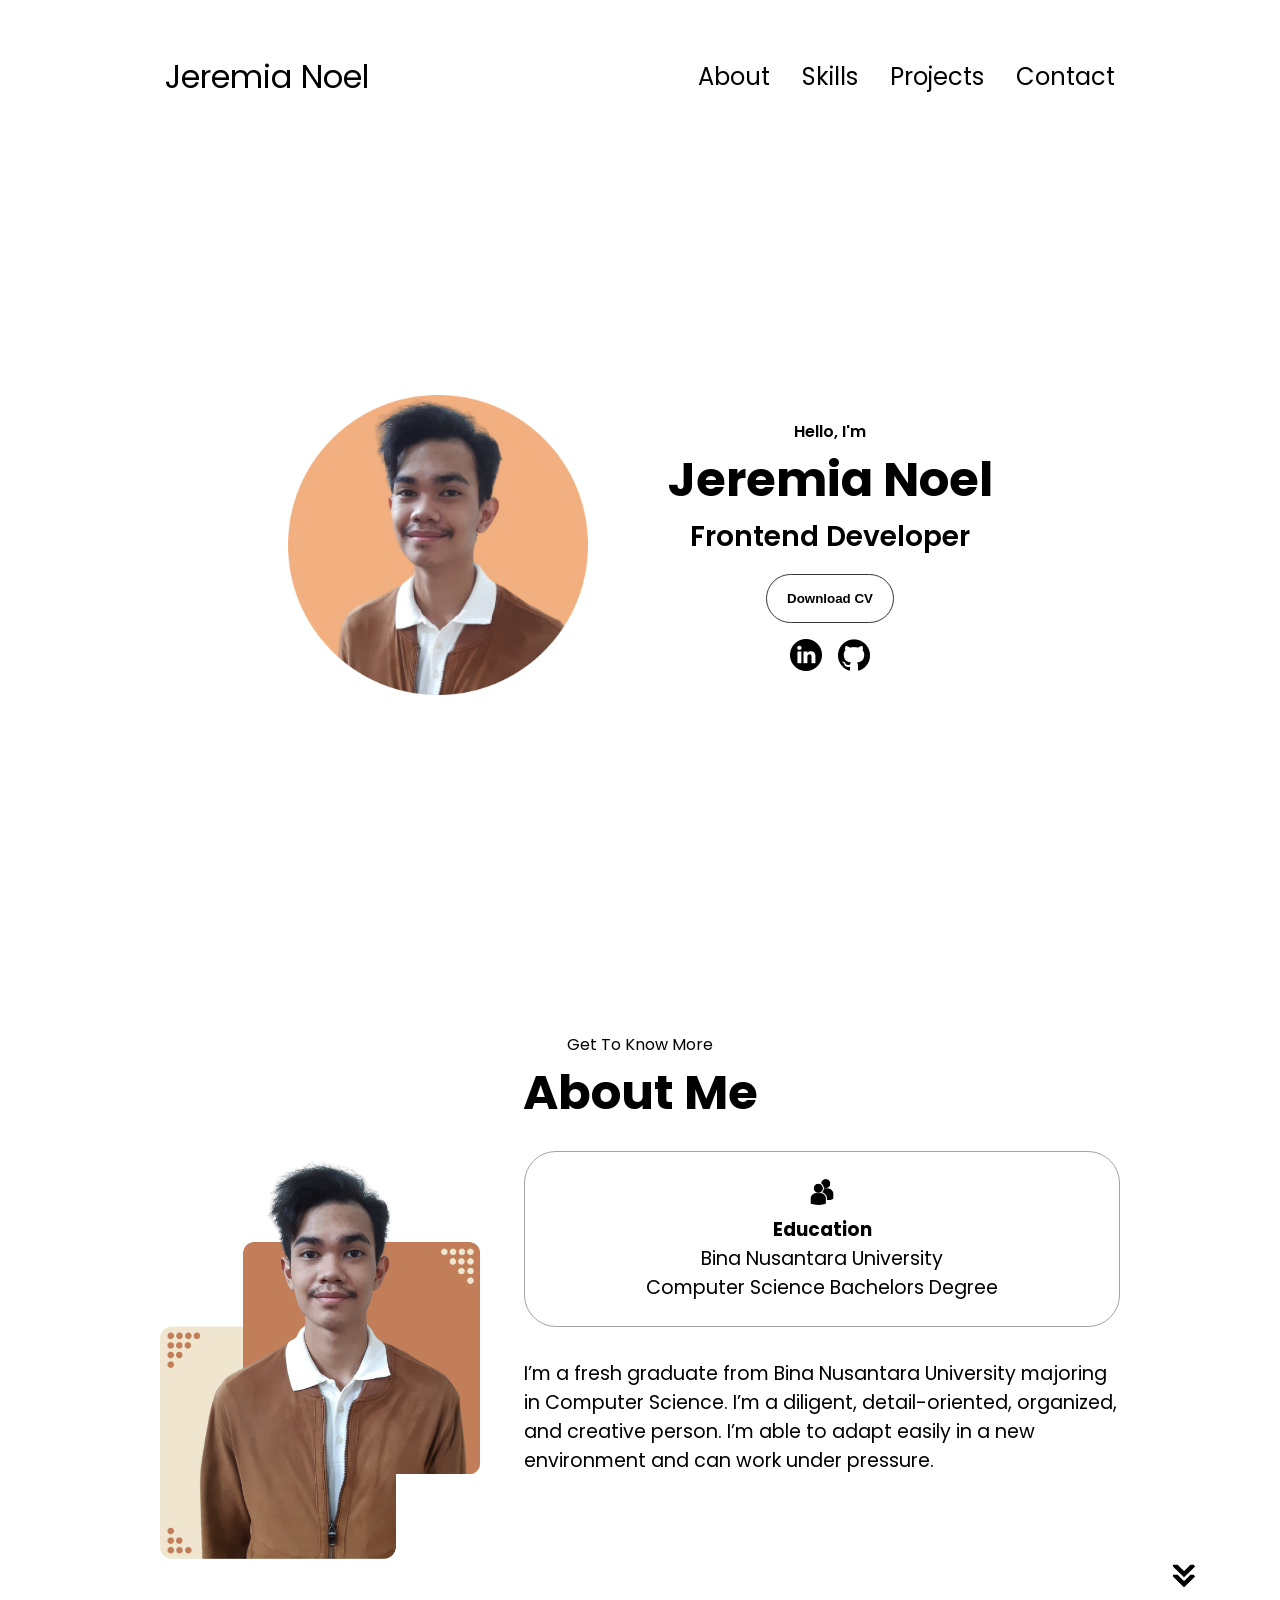
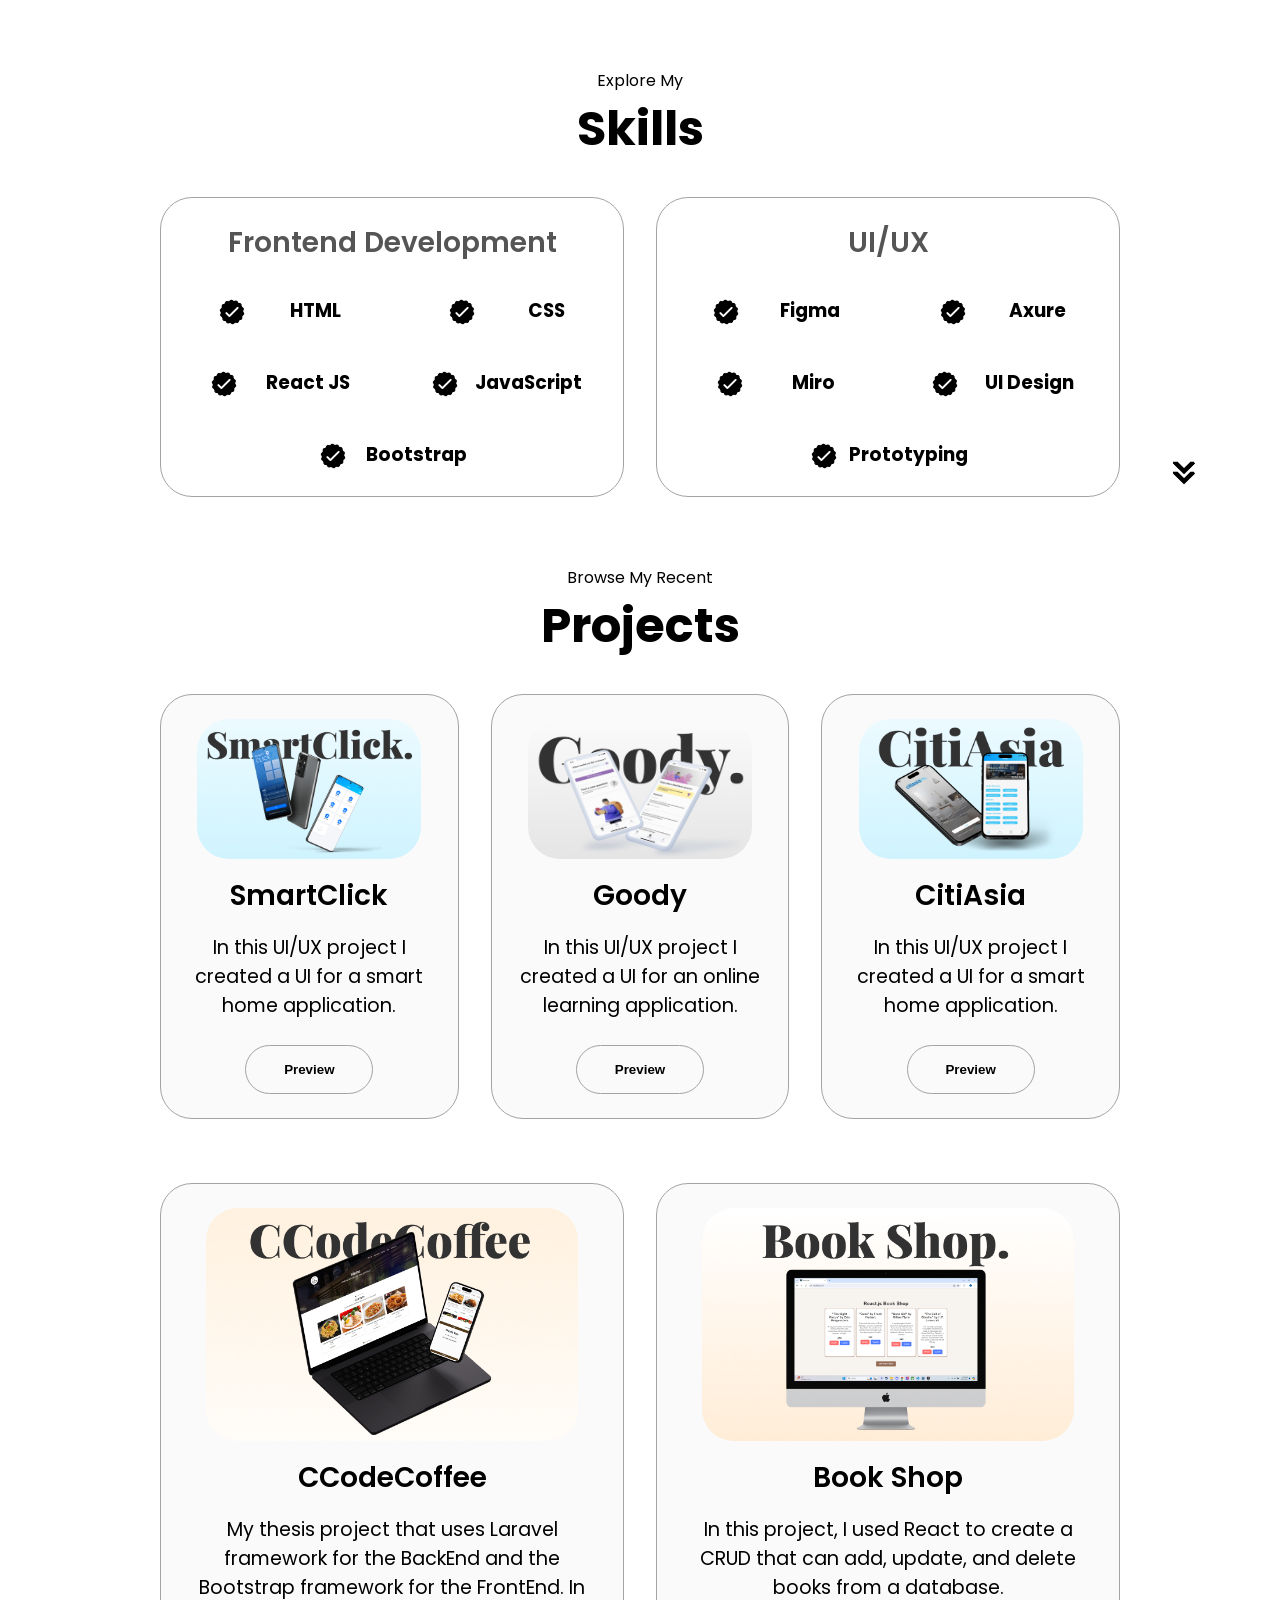
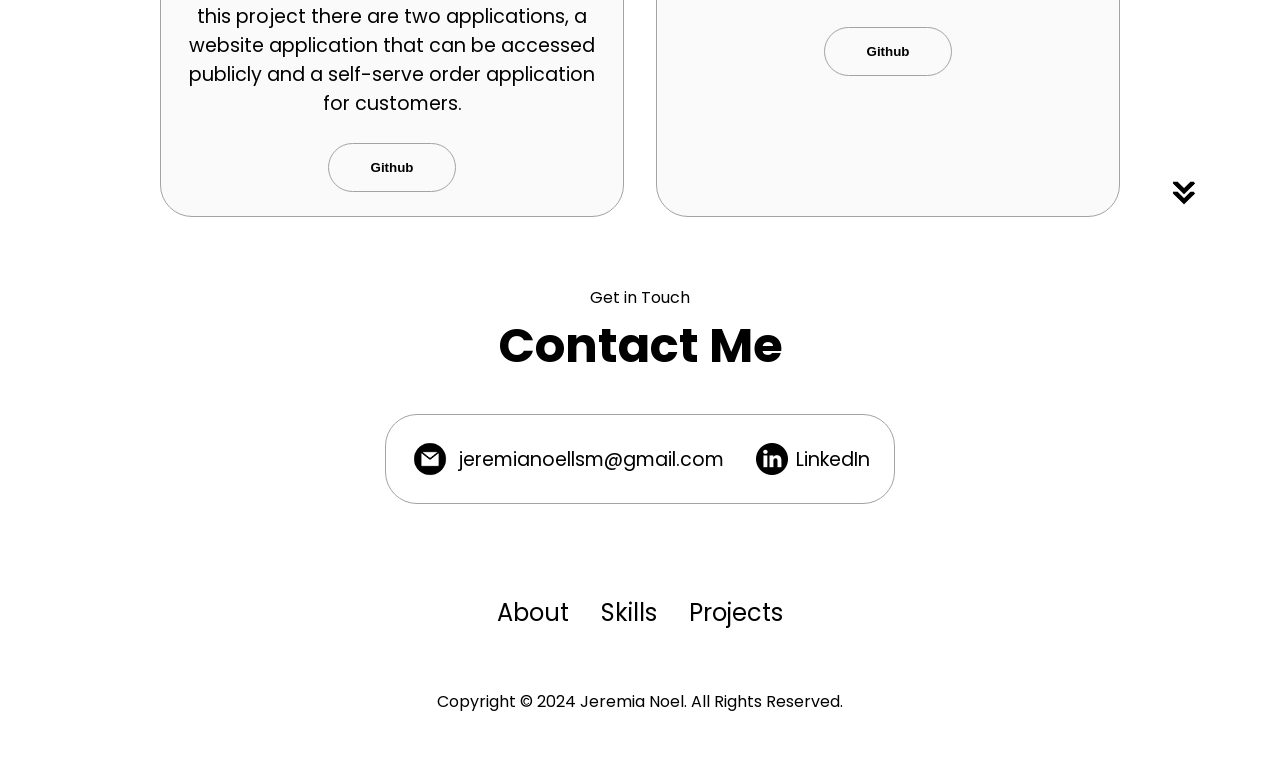
==== index.html @ ae1fd6dc "Add files via upload" ====
<!DOCTYPE html>
<html lang="en">
  <head>
    <meta charset="UTF-8" />
    <meta http-equiv="X-UA-Compatible" content="IE=edge" />
    <meta name="viewport" content="width=device-width, initial-scale=1.0" />
    <title>Portfolio</title>
    <link rel="stylesheet" href="style.css" />
    <link rel="stylesheet" href="mediaqueries.css" />
  </head>
  <body>
    <nav id="desktop-nav">
      <div class="logo">Jeremia Noel</div>
      <div>
        <ul class="nav-links">
          <li><a href="#about">About</a></li>
          <li><a href="#experience">Skills</a></li>
          <li><a href="#projects">Projects</a></li>
          <li><a href="#contact">Contact</a></li>
        </ul>
      </div>
    </nav>
    <nav id="hamburger-nav">
      <div class="logo">Jeremia Noel</div>
      <div class="hamburger-menu">
        <div class="hamburger-icon" onclick="toggleMenu()">
          <span></span>
          <span></span>
          <span></span>
        </div>
        <div class="menu-links">
          <li><a href="#about" onclick="toggleMenu()">About</a></li>
          <li><a href="#experience" onclick="toggleMenu()">Experience</a></li>
          <li><a href="#projects" onclick="toggleMenu()">Projects</a></li>
          <li><a href="#contact" onclick="toggleMenu()">Contact</a></li>
        </div>
      </div>
    </nav>
    <section id="profile">
      <div class="section__pic-container">
        <img src="./assets/pfp.png" alt="Jeremia Noel profile picture" />
      </div>
      <div class="section__text">
        <p class="section__text__p1">Hello, I'm</p>
        <h1 class="title">Jeremia Noel</h1>
        <p class="section__text__p2">Frontend Developer</p>
        <div class="btn-container">
          <button
            class="btn btn-color-2"
            onclick="window.open('./assets/CV Jeremia Noel.pdf')"
          >
            Download CV
          </button>
        </div>
        <div id="socials-container">
          <img
            src="./assets/linkedin.png"
            alt="My LinkedIn profile"
            class="icon"
            onclick="window.open('https://www.linkedin.com/in/jeremianoel/')"
          />
          <img
            src="./assets/github.png"
            alt="My Github profile"
            class="icon"
            onclick="window.open('https://github.com/jeremianoel')"
          />
        </div>
      </div>
    </section>
    <section id="about">
      <div class="adasd">
      <p class="section__text__p1">Get To Know More</p>
      <h1 class="title">About Me</h1>
      <div class="section-container">
        <div class="section__pic-container">
          <img
            src="./assets/pfp2.png"
            alt="Profile picture"
            class="about-pic"
          />
        </div>
        <div class="about-details-container">
          <div class="about-containers">
            <div class="details-container">
              <img
                src="./assets/education.png"
                alt="Education icon"
                class="icon"
              />
              <h3>Education</h3>
              <p class="educationexp">Bina Nusantara University<br />Computer Science Bachelors Degree</p>
            </div>
          </div>
          <div class="text-container">
            <p class="aboutme">
              I’m a fresh graduate from Bina Nusantara University majoring in Computer Science. 
              I’m a diligent, detail-oriented, organized, and creative person. I’m able to adapt 
              easily in a new environment and can work under pressure.
            </p>
          </div>
        </div>
      </div>
      <img
        src="./assets/arrow.png"
        alt="Arrow icon"
        class="icon arrow"
        onclick="location.href='./#experience'"
      />
    </div>
    </section>
    <section id="experience">
      <p class="section__text__p1">Explore My</p>
      <h1 class="title">Skills</h1>
      <div class="experience-details-container">
        <div class="about-containers">
          <div class="details-container">
            <h2 class="experience-sub-title">Frontend Development</h2>
            <div class="article-container">
              <article>
                <img
                  src="./assets/checkmark.png"
                  alt="Experience icon"
                  class="icon"
                />
                <div>
                  <h3>HTML</h3>
                </div>
              </article>
              <article>
                <img
                  src="./assets/checkmark.png"
                  alt="Experience icon"
                  class="icon"
                />
                <div>
                  <h3>CSS</h3>
                </div>
              </article>
              <article>
                <img
                  src="./assets/checkmark.png"
                  alt="Experience icon"
                  class="icon"
                />
                <div>
                  <h3>React JS</h3>
                </div>
              </article>
              <article>
                <img
                  src="./assets/checkmark.png"
                  alt="Experience icon"
                  class="icon"
                />
                <div>
                  <h3>JavaScript</h3>
                </div>
              </article>
              <article>
                <img
                  src="./assets/checkmark.png"
                  alt="Experience icon"
                  class="icon"
                />
                <div>
                  <h3>Bootstrap</h3>
                </div>
              </article>
            </div>
          </div>
          <div class="details-container">
            <h2 class="experience-sub-title">UI/UX</h2>
            <div class="article-container">
              <article>
                <img
                  src="./assets/checkmark.png"
                  alt="Experience icon"
                  class="icon"
                />
                <div>
                  <h3>Figma</h3>
                </div>
              </article>
              <article>
                <img
                  src="./assets/checkmark.png"
                  alt="Experience icon"
                  class="icon"
                />
                <div>
                  <h3>Axure</h3>
                </div>
              </article>
              <article>
                <img
                  src="./assets/checkmark.png"
                  alt="Experience icon"
                  class="icon"
                />
                <div>
                  <h3>Miro</h3>
                </div>
              </article>
              <article>
                <img
                  src="./assets/checkmark.png"
                  alt="Experience icon"
                  class="icon"
                />
                <div>
                  <h3>UI Design</h3>
                </div>
              </article>
              <article>
                <img
                  src="./assets/checkmark.png"
                  alt="Experience icon"
                  class="icon"
                />
                <div>
                  <h3>Prototyping</h3>
                </div>
              </article>
            </div>
          </div>
        </div>
      </div>
      <img
        src="./assets/arrow.png"
        alt="Arrow icon"
        class="icon arrow"
        onclick="location.href='./#projects'"
      />
    </section>
    <section id="projects">
      <p class="section__text__p1">Browse My Recent</p>
      <h1 class="title">Projects</h1>
      <div class="experience-details-container">
        <div class="about-containers">
          <div class="details-container color-container">
            <div class="article-container">
              <img
                src="./assets/smartclick.png"
                alt="Project 1"
                class="project-img"
              />
            </div>
            <h2 class="experience-sub-title project-title">SmartClick</h2>
            <p class="aboutme">In this UI/UX project I created a UI for a smart 
              home application.
            </p>
            <div class="btn-container">
              <button
                class="btn btn-color-2 project-btn"
                onclick="window.open('https://www.figma.com/proto/XkqRIyZIF0ahDeTpDg2zUN/Smart-Click-APP?page-id=0%3A1&node-id=325-560&viewport=-1806%2C-443%2C0.34&t=L6jg4X3u3oIf1WuP-1&scaling=scale-down&content-scaling=fixed&starting-point-node-id=325%3A560&show-proto-sidebar=1')"
              >
                Preview
              </button>
            </div>
          </div>
          <div class="details-container color-container">
            <div class="article-container">
              <img
                src="./assets/goody.png"
                alt="Project 2"
                class="project-img"
              />
            </div>
            <h2 class="experience-sub-title project-title">Goody</h2>
            <p class="aboutme">In this UI/UX project I created a UI for an online learning application.
            </p>
            <div class="btn-container">
              <button
                class="btn btn-color-2 project-btn"
                onclick="window.open('https://www.figma.com/proto/FwN3E8tcuQqJGRpvcPGd9K/goody?page-id=0%3A1&node-id=8-525&viewport=131%2C242%2C0.12&t=joIYiclN0fze85mo-1&scaling=scale-down&content-scaling=fixed&starting-point-node-id=8%3A525&show-proto-sidebar=1')"
              >
              Preview
              </button>
            </div>
          </div>
          <div class="details-container color-container">
            <div class="article-container">
              <img
                src="./assets/citiasia.png"
                alt="Project 3"
                class="project-img"
              />
            </div>
            <h2 class="experience-sub-title project-title">CitiAsia</h2>
            <p class="aboutme">In this UI/UX project I created a UI for a smart 
              home application.
            </p>
            <div class="btn-container">
              <button
                class="btn btn-color-2 project-btn"
                onclick="window.open('https://www.figma.com/proto/GoTnfM5Icc09RchEgYp0kD/Citiasia-team-library?page-id=0%3A1&node-id=414-1460&viewport=-252%2C12%2C0.12&t=eDUS8BiGIUlL9Hkg-1&scaling=scale-down&content-scaling=fixed&starting-point-node-id=420%3A156')"
              >
              Preview
              </button>
            </div>
          </div>
        </div>
      </div>
      <div class="experience-details-container">
        <div class="about-containers">
          <div class="details-container color-container">
            <div class="article-container">
              <img
                src="./assets/ccode1.png"
                alt="Project 1"
                class="project-img"
              />
            </div>
            <h2 class="experience-sub-title project-title">CCodeCoffee</h2>
            <p class="aboutme">My thesis project that uses Laravel framework 
              for the BackEnd and the Bootstrap framework for the FrontEnd. 
              In this project there are two applications, a website application 
              that can be accessed publicly and a self-serve order application for 
              customers.
            </p>
            <div class="btn-container">
              <button
                class="btn btn-color-2 project-btn"
                onclick="window.open('https://github.com/jeremianoel/CCodeCoffee')"
              >
                Github
              </button>
            </div>
          </div>
          <div class="details-container color-container">
            <div class="article-container">
              <img
                src="./assets/react1.png"
                alt="Project 2"
                class="project-img"
              />
            </div>
            <h2 class="experience-sub-title project-title">Book Shop</h2>
            <p class="aboutme">In this project, I used React to create a CRUD that can 
              add, update, and delete books from a database.
            </p>
            <div class="btn-container">
              <button
                class="btn btn-color-2 project-btn"
                onclick="window.open('https://github.com/jeremianoel/CRUD-ReactJS')"
              >
                Github
              </button>
            </div>
          </div>
        </div>
      </div>
      <img
        src="./assets/arrow.png"
        alt="Arrow icon"
        class="icon arrow"
        onclick="location.href='./#contact'"
      />
    </section>
    <section id="contact">
      <p class="section__text__p1">Get in Touch</p>
      <h1 class="title">Contact Me</h1>
      <div class="contact-info-upper-container">
        <div class="contact-info-container">
          <img
            src="./assets/email.png"
            alt="Email icon"
            class="icon contact-icon email-icon"
          />
          <p><a href="mailto:jeremianoellsm@gmail.com">jeremianoellsm@gmail.com</a></p>
        </div>
        <div class="contact-info-container" onclick="window.open('https://www.linkedin.com/in/jeremianoel/')">
          <img
            src="./assets/linkedin.png"
            alt="LinkedIn icon"
            class="icon contact-icon"
          />
          <p class="oraaa">LinkedIn</p>
        </div>
      </div>
    </section>
    <footer>
      <nav>
        <div class="nav-links-container">
          <ul class="nav-links">
            <li><a href="#about">About</a></li>
            <li><a href="#experience">Skills</a></li>
            <li><a href="#projects">Projects</a></li>
          </ul>
        </div>
      </nav>
      <p>Copyright &#169; 2024 Jeremia Noel. All Rights Reserved.</p>
    </footer>
    <script src="script.js"></script>
  </body>
</html>
---- style.css ----
/* GENERAL */

@import url("https://fonts.googleapis.com/css2?family=Poppins:wght@300;400;500;600&display=swap");

* {
  margin: 0;
  padding: 0;
}

body {
  font-family: "Poppins", sans-serif;
}

html {
  scroll-behavior: smooth;
}

p {
  color: black;
}

.oraaa:hover {
  color: grey;
  text-decoration: underline;
  text-underline-offset: 1rem;
  text-decoration-color: rgb(181, 181, 181);
}

/* TRANSITION */

a,
.btn {
  transition: all 300ms ease;
}

/* DESKTOP NAV */

nav,
.nav-links {
  display: flex;
}

nav {
  justify-content: space-around;
  align-items: center;
  height: 17vh;
}

.nav-links {
  gap: 2rem;
  list-style: none;
  font-size: 1.5rem;
}

a {
  color: black;
  text-decoration: none;
  text-decoration-color: white;
}

a:hover {
  color: grey;
  text-decoration: underline;
  text-underline-offset: 1rem;
  text-decoration-color: rgb(181, 181, 181);
}

.logo {
  font-size: 2rem;
}

.logo:hover {
  cursor: default;
}

/* HAMBURGER MENU */

#hamburger-nav {
  display: none;
}

.hamburger-menu {
  position: relative;
  display: inline-block;
}

.hamburger-icon {
  display: flex;
  flex-direction: column;
  justify-content: space-between;
  height: 24px;
  width: 30px;
  cursor: pointer;
}

.hamburger-icon span {
  width: 100%;
  height: 2px;
  background-color: black;
  transition: all 0.3 ease-in-out;
}

.menu-links {
  position: absolute;
  top: 100%;
  right: 0;
  background-color: white;
  width: fit-content;
  max-height: 0;
  overflow: hidden;
  transition: all 0.3 ease-in-out;
}

.menu-links a {
  display: block;
  padding: 10px;
  text-align: center;
  font-size: 1.5rem;
  color: black;
  text-decoration: none;
  transition: all 0.3 ease-in-out;
}

.menu-links li {
  list-style: none;
}

.menu-links.open {
  max-height: 300px;
}

.hamburger-icon.open span:first-child {
  transform: rotate(45deg) translate(10px, 5px);
}

.hamburger-icon.open span:nth-child(2) {
  opacity: 0;
}

.hamburger-icon.open span:last-child {
  transform: rotate(-45deg) translate(10px, -5px);
}

.hamburger-icon span:first-child {
  transform: none;
}

.hamburger-icon span:first-child {
  opacity: 1;
}

.hamburger-icon span:first-child {
  transform: none;
}

/* SECTIONS */

section {
  padding-top: 4vh;
  margin: 0 10rem;
  box-sizing: border-box;
  min-height: fit-content;
}

.section-container {
  display: flex;
}

/* PROFILE SECTION */

#profile {
  display: flex;
  justify-content: center;
  gap: 5rem;
  height: 80vh;
}

.section__pic-container {
  display: flex;
  height: 400px;
  width: 400px;
  margin: auto 0;
}

.section__text {
  align-self: center;
  text-align: center;
}

.section__text p {
  font-weight: 600;
}

.section__text__p1 {
  text-align: center;
}

.section__text__p2 {
  font-size: 1.75rem;
  margin-bottom: 1rem;
}

.title {
  font-size: 3rem;
  text-align: center;
}

#socials-container {
  display: flex;
  justify-content: center;
  margin-top: 1rem;
  gap: 1rem;
}

/* ICONS */

.icon {
  cursor: pointer;
  height: 2rem;
}

/* BUTTONS */

.btn-container {
  display: flex;
  justify-content: center;
  gap: 1rem;
}

.btn {
  font-weight: 600;
  transition: all 300ms ease;
  padding: 1rem;
  width: 8rem;
  border-radius: 2rem;
}

.btn-color-1,
.btn-color-2 {
  border: rgb(53, 53, 53) 0.1rem solid;
}

.btn-color-1:hover,
.btn-color-2:hover {
  cursor: pointer;
}

.btn-color-1,
.btn-color-2:hover {
  background: rgb(53, 53, 53);
  color: white;
}

.btn-color-1:hover {
  background: rgb(0, 0, 0);
}

.btn-color-2 {
  background: none;
}

.btn-color-2:hover {
  border: rgb(255, 255, 255) 0.1rem solid;
}

.btn-container {
  gap: 1rem;
}

/* ABOUT SECTION */

#about {
  position: relative;
}

.about-containers {
  gap: 2rem;
  margin-bottom: 2rem;
  margin-top: 2rem;
}

.about-details-container {
  justify-content: center;
  flex-direction: column;
}

.about-containers,
.about-details-container {
  display: flex;
}

.about-pic {
  height: 400px;
  width: 400px;
}

.arrow {
  position: absolute;
  right: -5rem;
  bottom: 2.5rem;
}

.details-container {
  padding: 1.5rem;
  flex: 1;
  background: white;
  border-radius: 2rem;
  border: rgb(53, 53, 53) 0.1rem solid;
  border-color: rgb(163, 163, 163);
  text-align: center;
}

.section-container {
  gap: 4rem;
  height: 60%;
}

.section__pic-container {
  height: 300px;
  width: 300px;
  margin: auto 0;
}

/* EXPERIENCE SECTION */

#experience {
  position: relative;
}

.experience-sub-title {
  color: rgb(85, 85, 85);
  font-weight: 600;
  font-size: 1.75rem;
  margin-bottom: 2rem;
}

.experience-details-container {
  display: flex;
  justify-content: center;
  flex-direction: column;
}

.article-container {
  display: flex;
  text-align: initial;
  flex-wrap: wrap;
  flex-direction: row;
  gap: 2.5rem;
  justify-content: space-around;
}

article {
  display: flex;
  width: 10rem;
  justify-content: space-around;
  gap: 0.5rem;
}

article .icon {
  cursor: default;
}

/* PROJECTS SECTION */

#projects {
  position: relative;
}

.color-container {
  border-color: rgb(163, 163, 163);
  background: rgb(250, 250, 250);
}

.project-img {
  border-radius: 2rem;
  width: 90%;
  height: 90%;
}

.project-title {
  margin: 1rem;
  color: black;
}

.project-btn {
  color: black;
  border-color: rgb(163, 163, 163);
}

/* CONTACT */

#contact {
  display: flex;
  justify-content: center;
  flex-direction: column;
  height: 70vh;
}

.contact-info-upper-container {
  display: flex;
  justify-content: center;
  border-radius: 2rem;
  border: rgb(53, 53, 53) 0.1rem solid;
  border-color: rgb(163, 163, 163);
  background: (250, 250, 250);
  margin: 2rem auto;
  padding: 0.5rem;
}

.contact-info-container {
  display: flex;
  align-items: center;
  justify-content: center;
  gap: 0.5rem;
  margin: 1rem;
}

.contact-info-container p {
  font-size: larger;
}

.contact-icon {
  cursor: default;
}

.email-icon {
  height: 2.5rem;
}

/* FOOTER SECTION */

footer {
  height: 26vh;
  margin: 0 1rem;
}

footer p {
  text-align: center;
}

.aboutme{
  font-size: larger;
  padding-bottom: 25px;
}

.educationexp{
  font-size: larger;
}

.adasd{
  height: 600px;
}

.contact-info-container {
  cursor: pointer; /* Changes cursor to pointer for the entire container */
}

.contact-info-container p {
  cursor: inherit; /* Ensures the paragraph inherits the pointer cursor from the container */
}
---- mediaqueries.css ----
@media screen and (max-width: 1400px) {
  #profile {
    height: 83vh;
    margin-bottom: 6rem;
  }
  .about-containers {
    flex-wrap: wrap;
  }
  #contact,
  #projects {
    height: fit-content;
  }
}

@media screen and (max-width: 1200px) {
  #desktop-nav {
    display: none;
  }
  #hamburger-nav {
    display: flex;
  }
  #experience,
  .experience-details-container {
    margin-top: 2rem;
  }
  #profile,
  .section-container {
    display: block;
  }
  .arrow {
    display: none;
  }
  section,
  .section-container {
    height: fit-content;
  }
  section {
    margin: 0 5%;
  }
  .section__pic-container {
    width: 275px;
    height: 275px;
    margin: 0 auto 2rem;
  }
  .about-containers {
    margin-top: 0;
  }
}

@media screen and (max-width: 600px) {
  #contact,
  footer {
    height: 40vh;
  }
  #profile {
    height: 83vh;
    margin-bottom: 0;
  }
  article {
    font-size: 1rem;
  }
  footer nav {
    height: fit-content;
    margin-bottom: 2rem;
  }
  .about-containers,
  .contact-info-upper-container,
  .btn-container {
    flex-wrap: wrap;
  }
  .contact-info-container {
    margin: 0;
  }
  .contact-info-container p,
  .nav-links li a {
    font-size: 1rem;
  }
  .experience-sub-title {
    font-size: 1.25rem;
  }
  .logo {
    font-size: 1.5rem;
  }
  .nav-links {
    flex-direction: column;
    gap: 0.5rem;
    text-align: center;
  }
  .section__pic-container {
    width: auto;
    height: 46vw;
    justify-content: center;
  }
  .section__text__p2 {
    font-size: 1.25rem;
  }
  .title {
    font-size: 2rem;
  }
  .text-container {
    text-align: justify;
  }
}
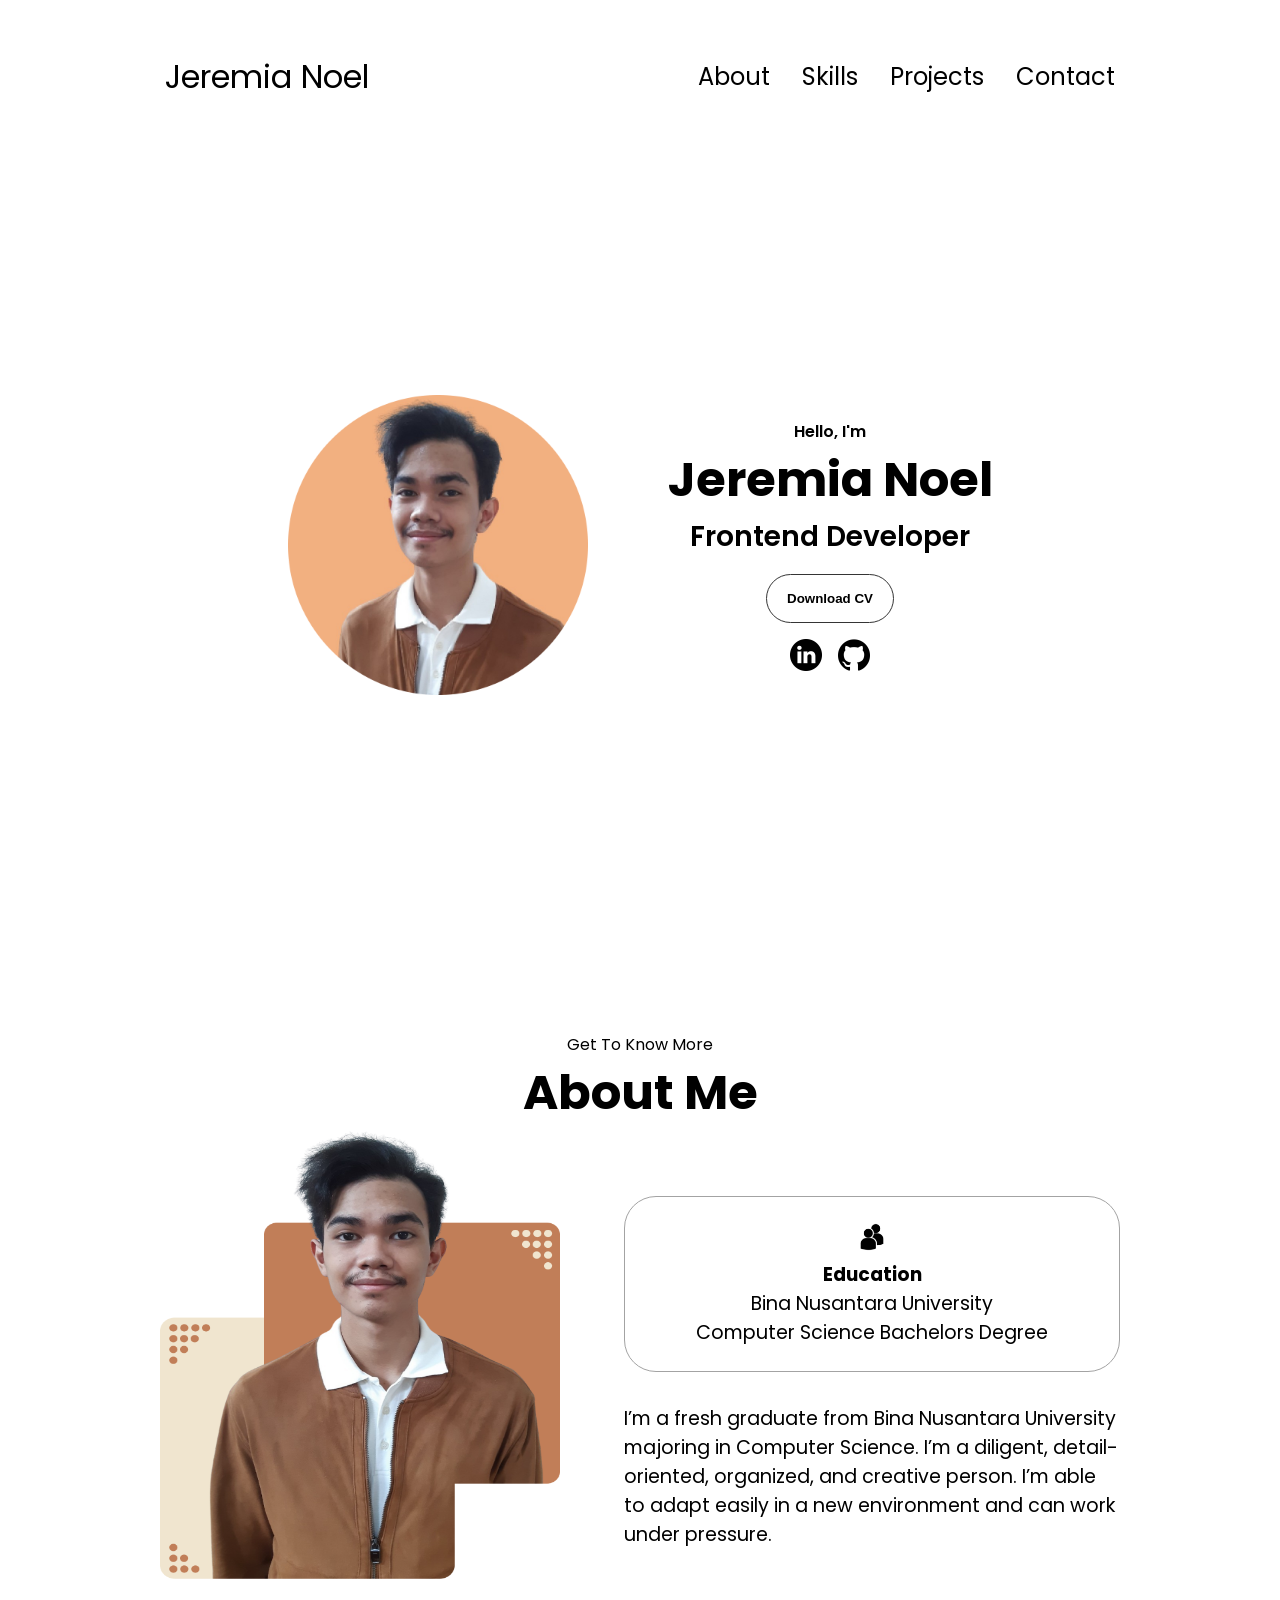
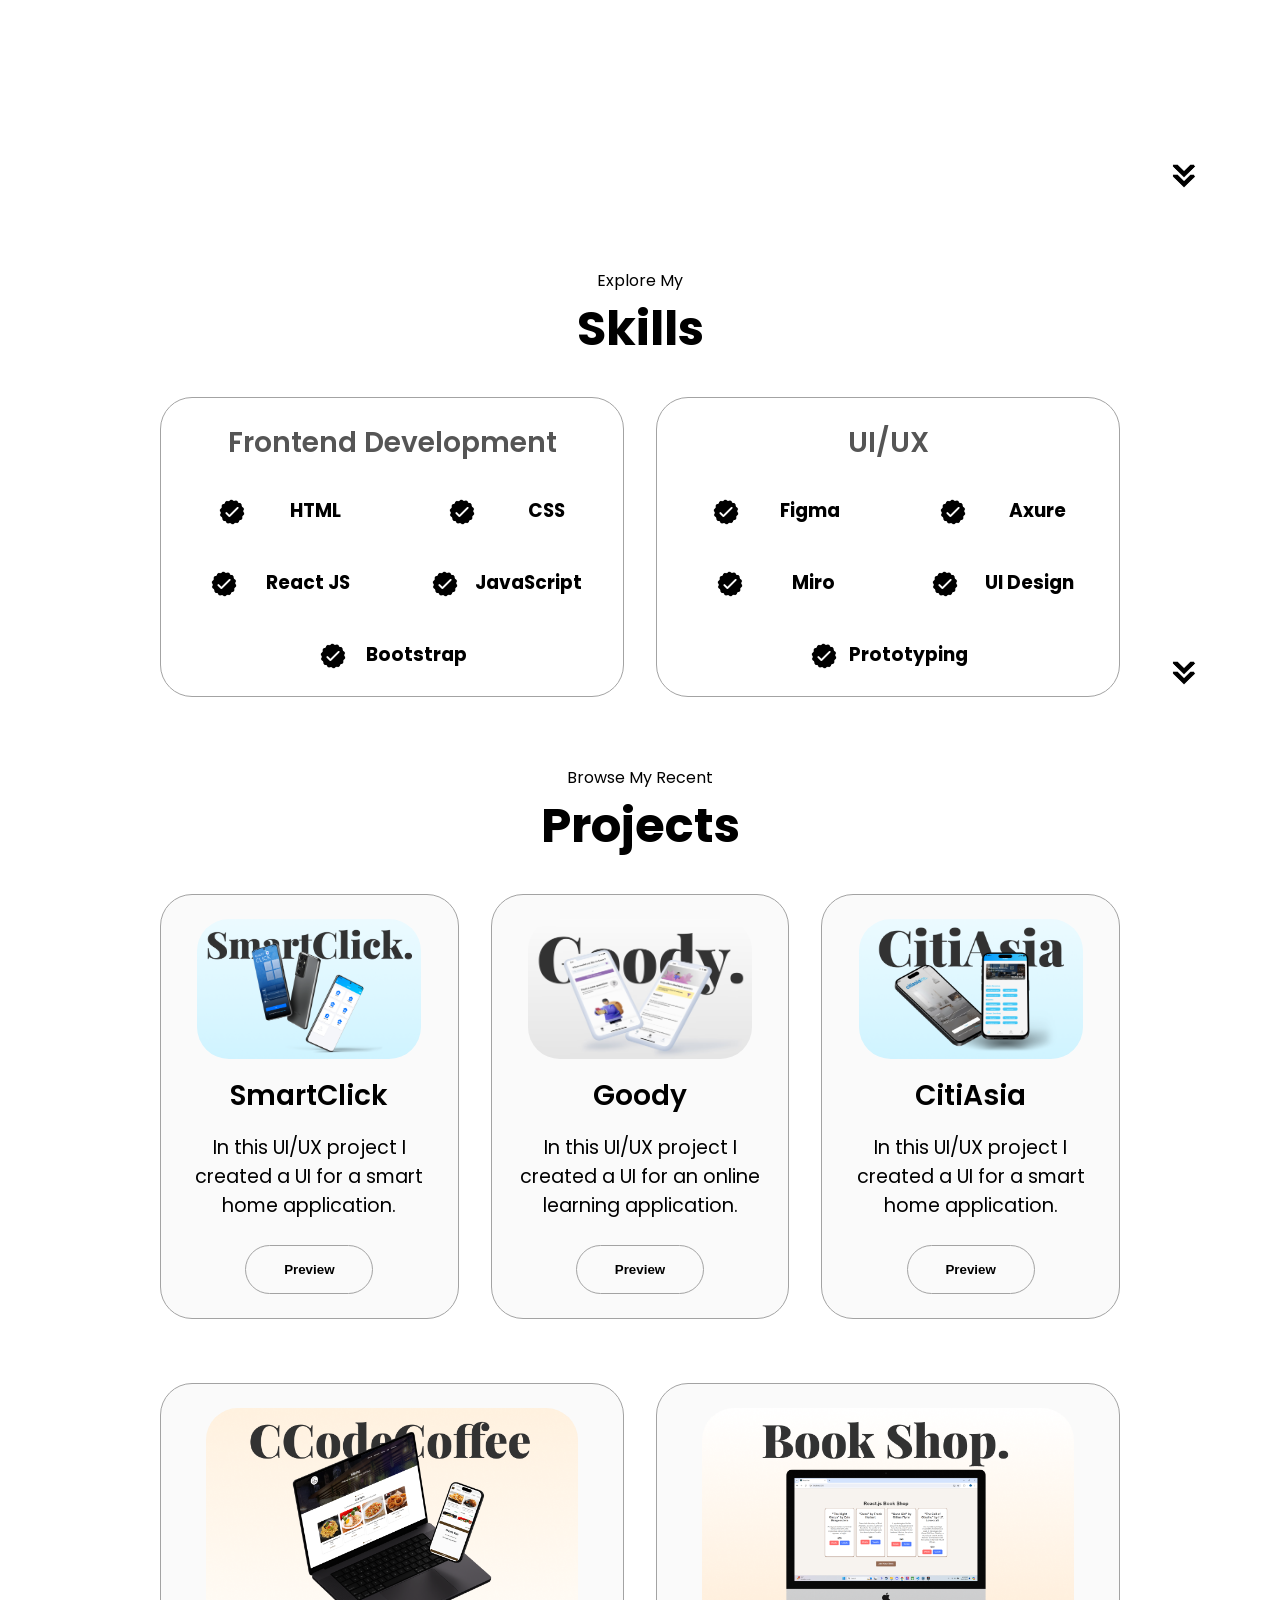
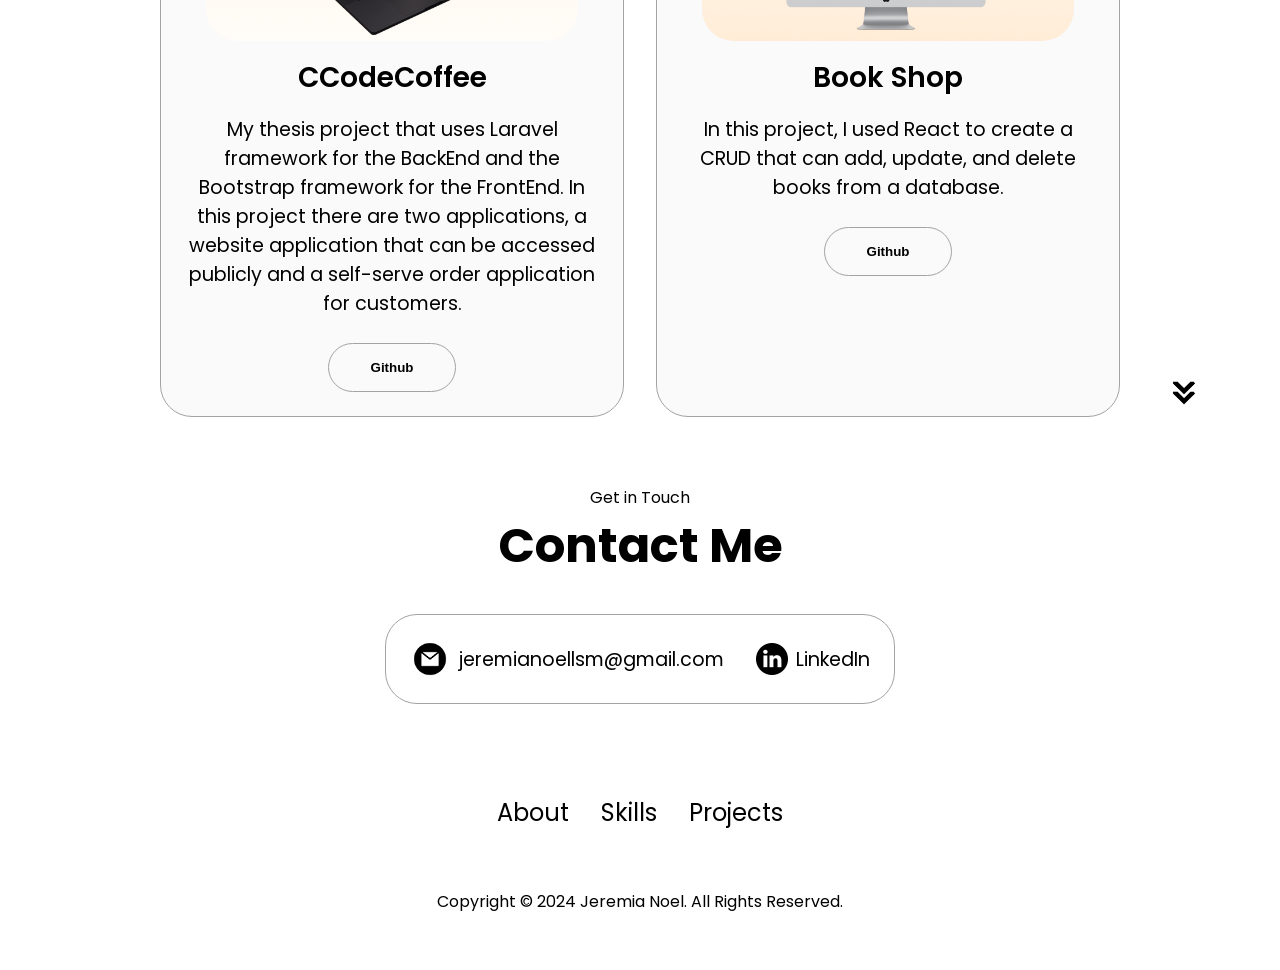
==== commit 5f9afe5b: "Add files via upload" ====
--- a/index.html
+++ b/index.html
@@ -73,7 +73,7 @@
       <p class="section__text__p1">Get To Know More</p>
       <h1 class="title">About Me</h1>
       <div class="section-container">
-        <div class="section__pic-container">
+        <div class="testingtesting">
           <img
             src="./assets/pfp2.png"
             alt="Profile picture"
--- a/style.css
+++ b/style.css
@@ -5,6 +5,7 @@
 * {
   margin: 0;
   padding: 0;
+  box-sizing: border-box;
 }
 
 body {
@@ -289,10 +290,6 @@
   display: flex;
 }
 
-.about-pic {
-  height: 400px;
-  width: 400px;
-}
 
 .arrow {
   position: absolute;
@@ -438,23 +435,50 @@
   text-align: center;
 }
 
-.aboutme{
+.aboutme {
   font-size: larger;
   padding-bottom: 25px;
 }
 
-.educationexp{
+.educationexp {
   font-size: larger;
 }
 
-.adasd{
-  height: 600px;
+.adasd {
+  height: 800px;
 }
 
 .contact-info-container {
-  cursor: pointer; /* Changes cursor to pointer for the entire container */
+  cursor: pointer;
+  /* Changes cursor to pointer for the entire container */
 }
 
 .contact-info-container p {
-  cursor: inherit; /* Ensures the paragraph inherits the pointer cursor from the container */
+  cursor: inherit;
+  /* Ensures the paragraph inherits the pointer cursor from the container */
+}
+
+/* MEDIA QUERIES */
+
+@media screen and (max-width: 1200px) {
+  section {
+    margin: 0 5rem;
+  }
+}
+
+@media screen and (max-width: 992px) {
+  nav {
+    height: auto;
+  }}
+
+.testingtesting {
+    height: 700px;
+    width: 700px;
+    margin: auto 0;
+ }
+
+ .about-pic {
+  height: 450px;
+  width: 400px;
+  margin: auto 0;
 }
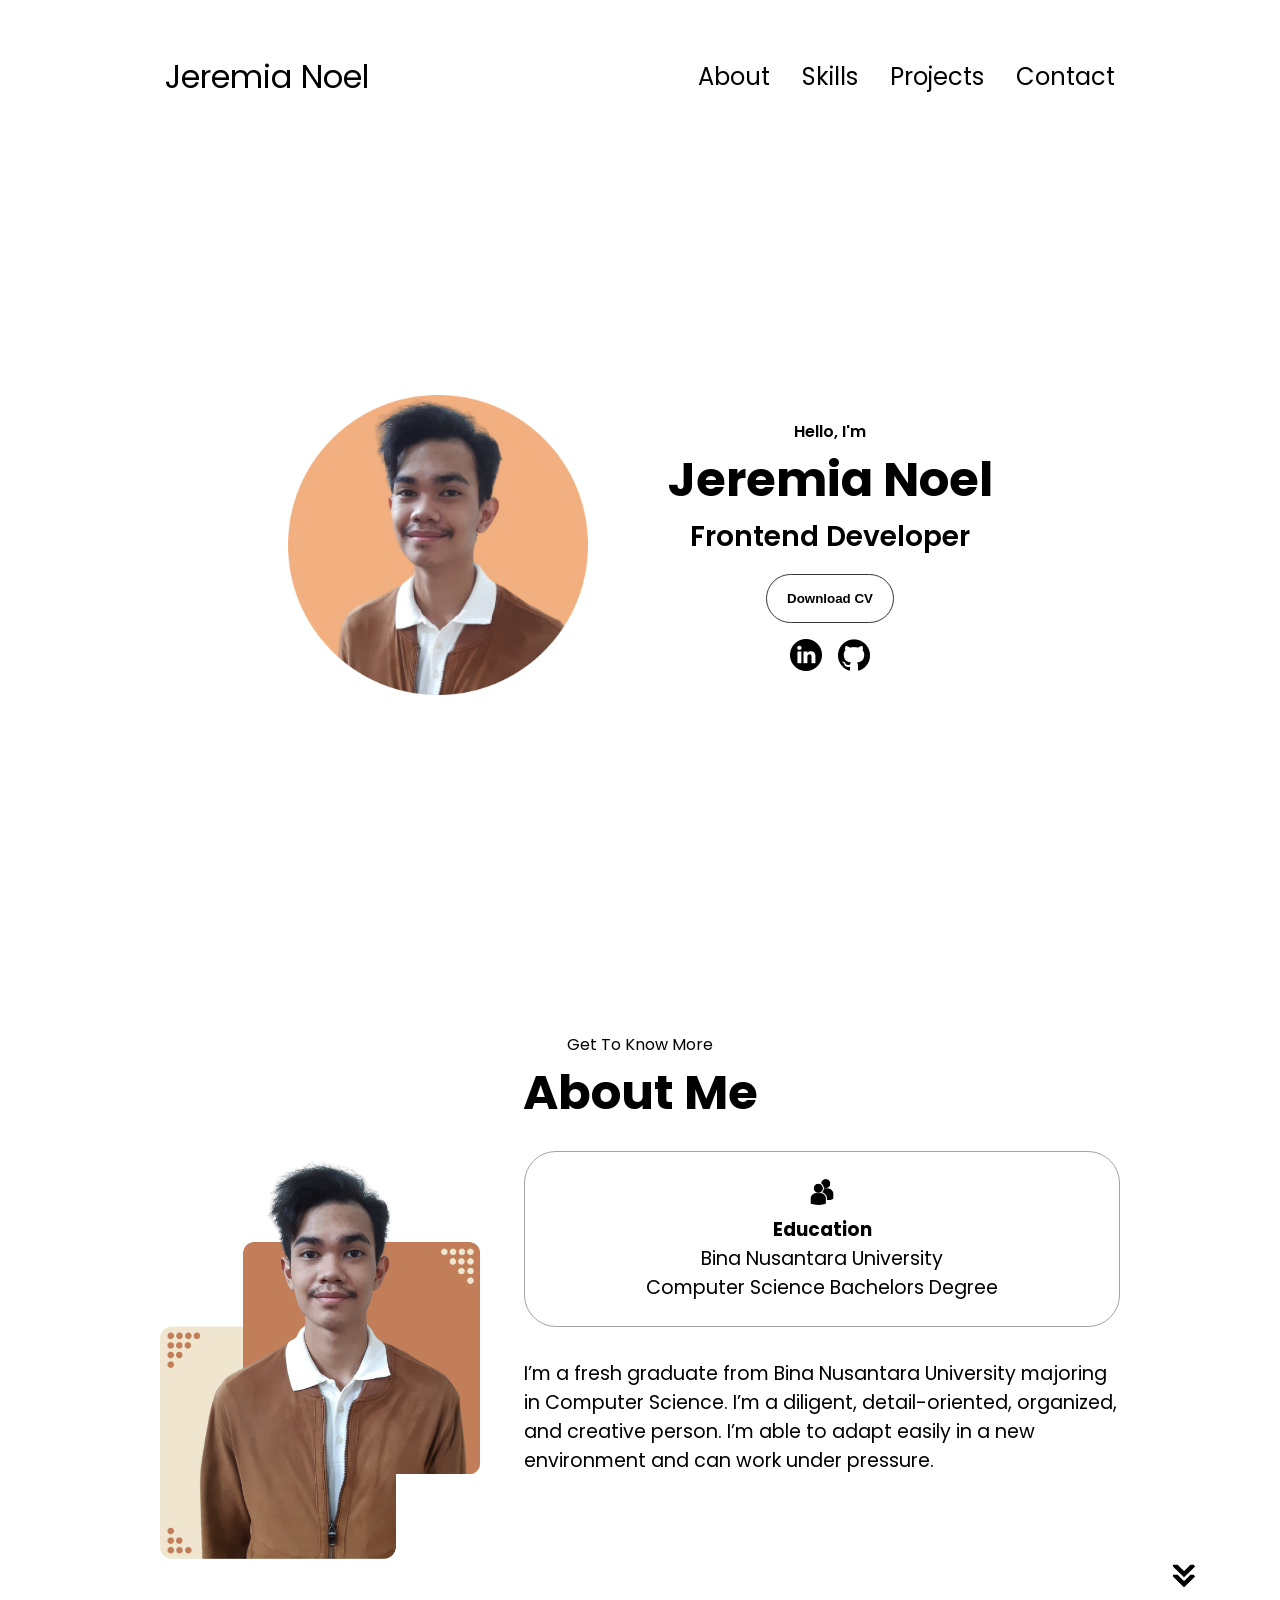
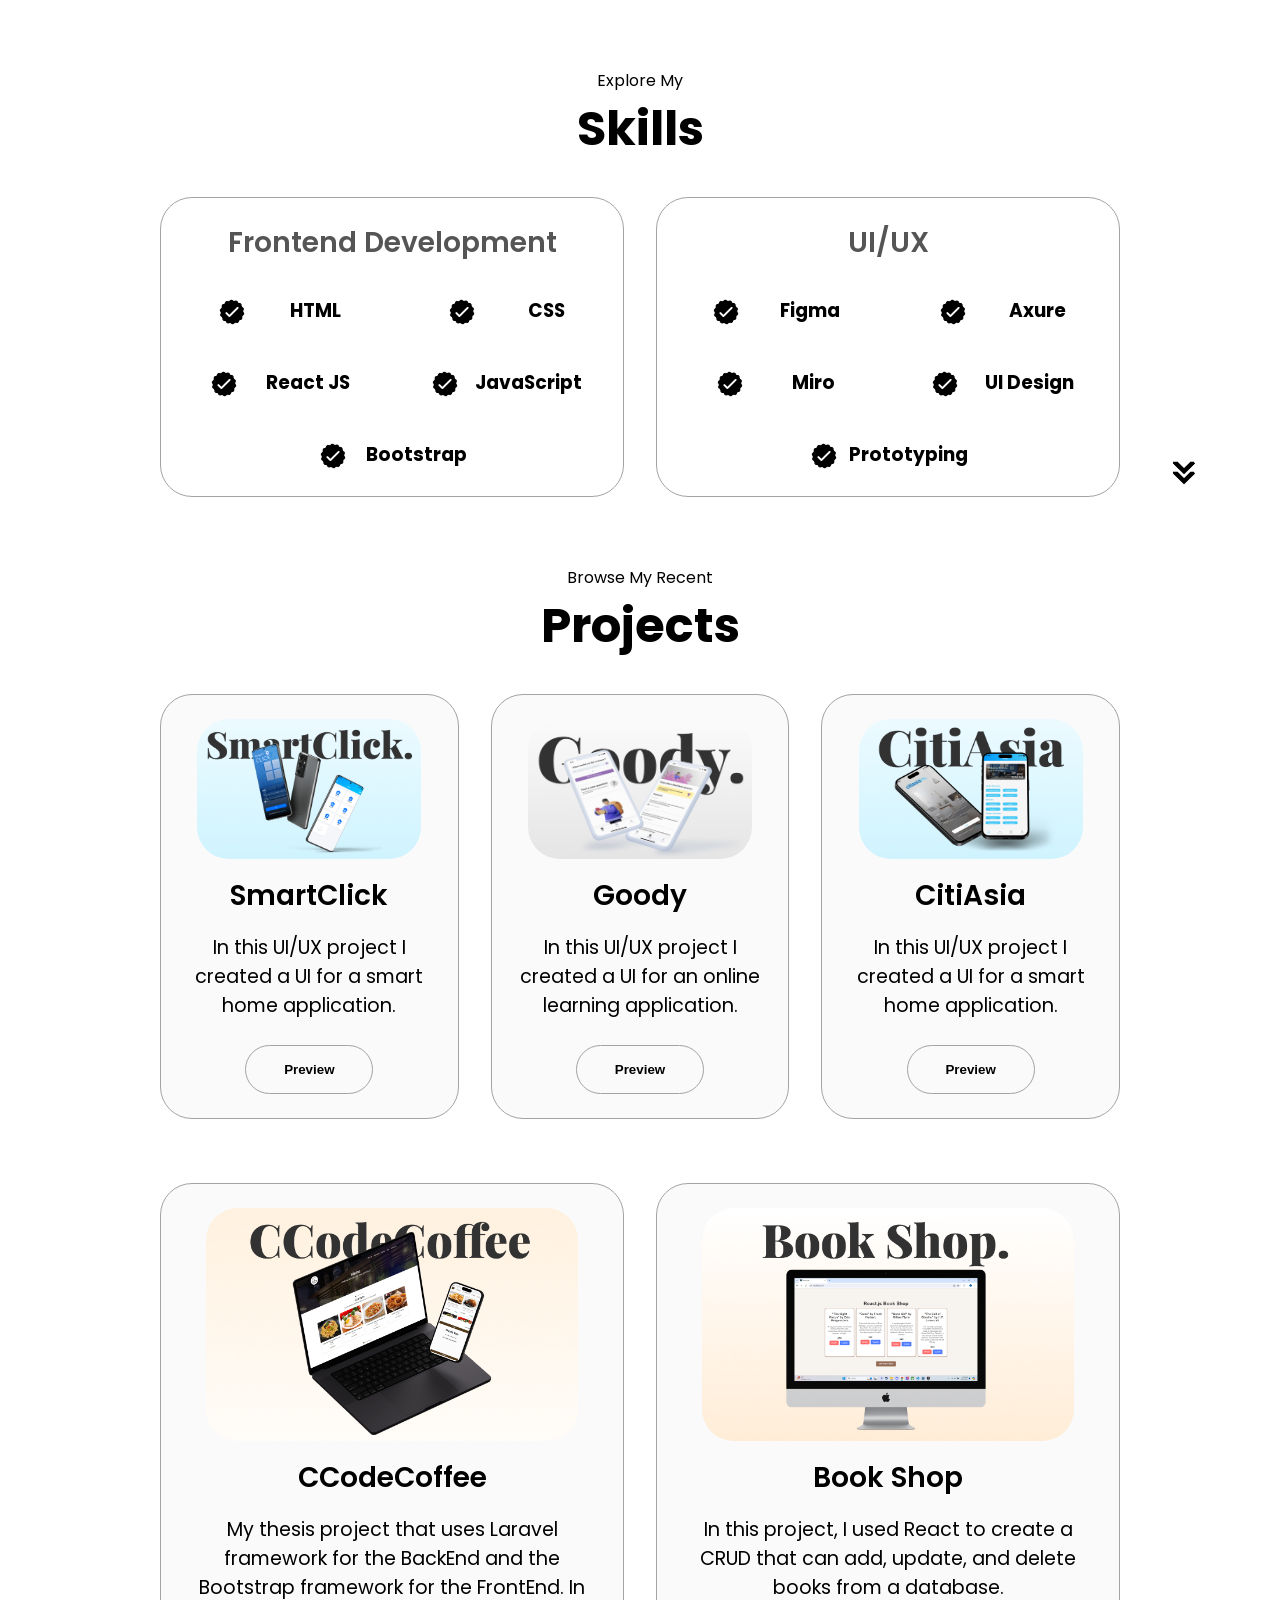
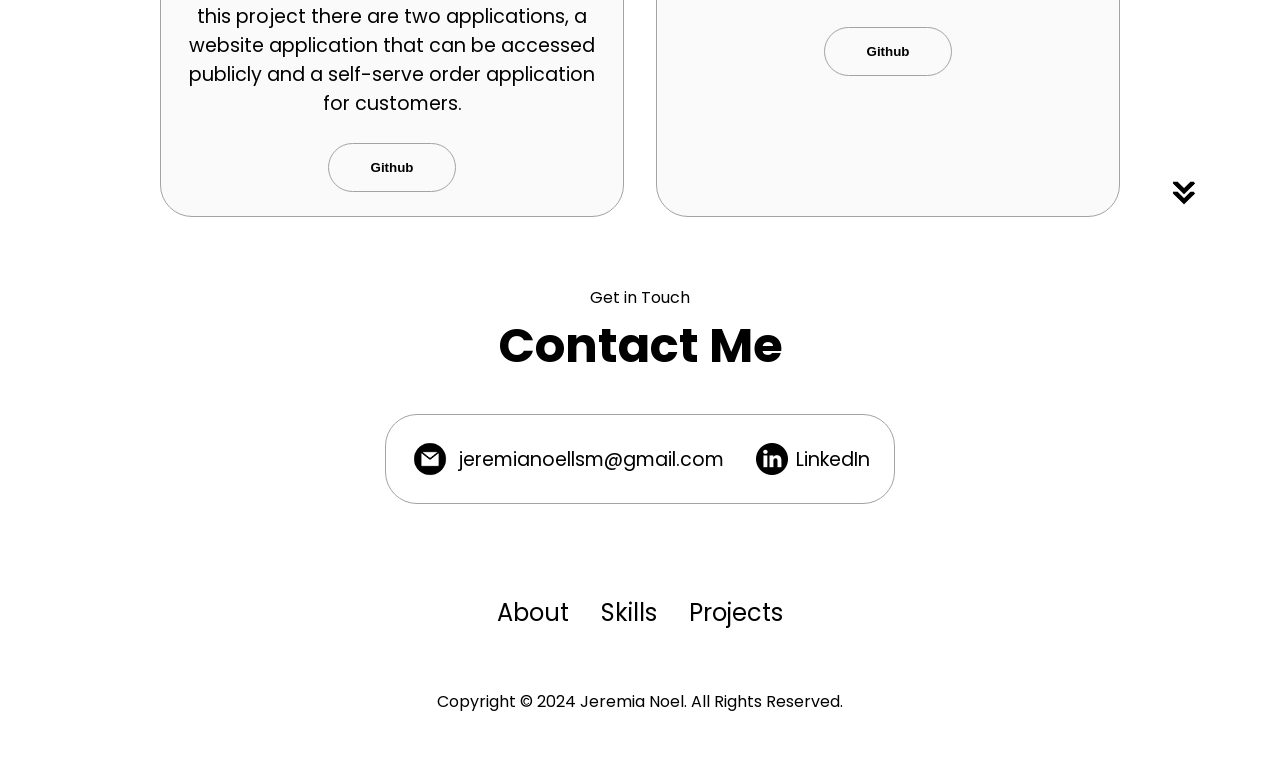
==== commit 325d0212: "Add files via upload" ====
--- a/index.html
+++ b/index.html
@@ -73,7 +73,7 @@
       <p class="section__text__p1">Get To Know More</p>
       <h1 class="title">About Me</h1>
       <div class="section-container">
-        <div class="testingtesting">
+        <div class="section__pic-container">
           <img
             src="./assets/pfp2.png"
             alt="Profile picture"
@@ -394,4 +394,4 @@
     </footer>
     <script src="script.js"></script>
   </body>
-</html>
+</html>
--- a/style.css
+++ b/style.css
@@ -290,6 +290,10 @@
   display: flex;
 }
 
+.about-pic {
+  height: 400px;
+  width: 400px;
+}
 
 .arrow {
   position: absolute;
@@ -445,7 +449,7 @@
 }
 
 .adasd {
-  height: 800px;
+  height: 600px;
 }
 
 .contact-info-container {
@@ -469,16 +473,5 @@
 @media screen and (max-width: 992px) {
   nav {
     height: auto;
-  }}
-
-.testingtesting {
-    height: 700px;
-    width: 700px;
-    margin: auto 0;
- }
-
- .about-pic {
-  height: 450px;
-  width: 400px;
-  margin: auto 0;
-}+   
+  }}
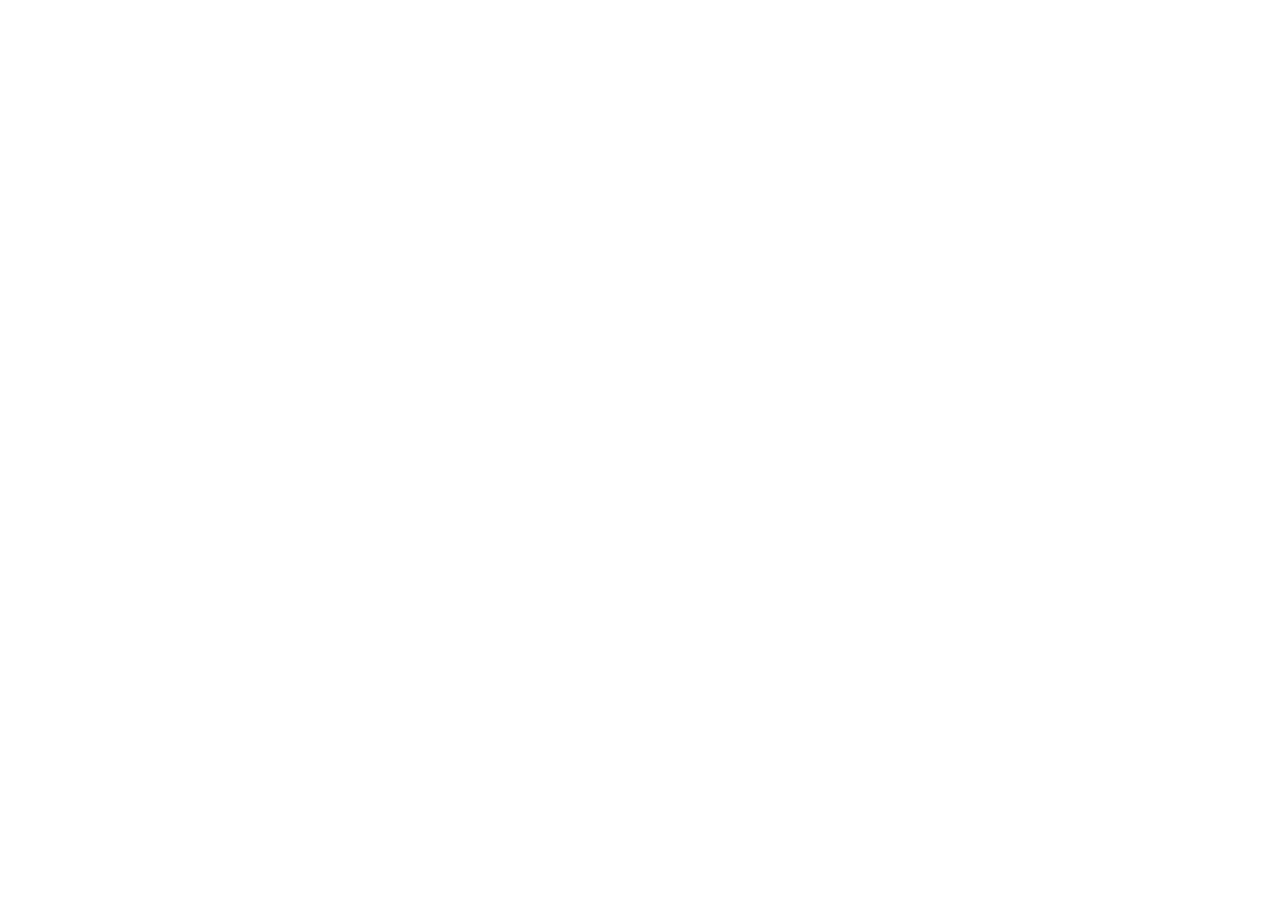
==== commit ea9cd5a2: "update" ====
--- a/index.html
+++ b/index.html
@@ -1,397 +1,13 @@
-<!DOCTYPE html>
+<!doctype html>
 <html lang="en">
   <head>
     <meta charset="UTF-8" />
-    <meta http-equiv="X-UA-Compatible" content="IE=edge" />
+    <link rel="icon" type="image/svg+xml" href="/pfp.png" />
     <meta name="viewport" content="width=device-width, initial-scale=1.0" />
-    <title>Portfolio</title>
-    <link rel="stylesheet" href="style.css" />
-    <link rel="stylesheet" href="mediaqueries.css" />
+    <title>My PortFolio</title>
   </head>
   <body>
-    <nav id="desktop-nav">
-      <div class="logo">Jeremia Noel</div>
-      <div>
-        <ul class="nav-links">
-          <li><a href="#about">About</a></li>
-          <li><a href="#experience">Skills</a></li>
-          <li><a href="#projects">Projects</a></li>
-          <li><a href="#contact">Contact</a></li>
-        </ul>
-      </div>
-    </nav>
-    <nav id="hamburger-nav">
-      <div class="logo">Jeremia Noel</div>
-      <div class="hamburger-menu">
-        <div class="hamburger-icon" onclick="toggleMenu()">
-          <span></span>
-          <span></span>
-          <span></span>
-        </div>
-        <div class="menu-links">
-          <li><a href="#about" onclick="toggleMenu()">About</a></li>
-          <li><a href="#experience" onclick="toggleMenu()">Experience</a></li>
-          <li><a href="#projects" onclick="toggleMenu()">Projects</a></li>
-          <li><a href="#contact" onclick="toggleMenu()">Contact</a></li>
-        </div>
-      </div>
-    </nav>
-    <section id="profile">
-      <div class="section__pic-container">
-        <img src="./assets/pfp.png" alt="Jeremia Noel profile picture" />
-      </div>
-      <div class="section__text">
-        <p class="section__text__p1">Hello, I'm</p>
-        <h1 class="title">Jeremia Noel</h1>
-        <p class="section__text__p2">Frontend Developer</p>
-        <div class="btn-container">
-          <button
-            class="btn btn-color-2"
-            onclick="window.open('./assets/CV Jeremia Noel.pdf')"
-          >
-            Download CV
-          </button>
-        </div>
-        <div id="socials-container">
-          <img
-            src="./assets/linkedin.png"
-            alt="My LinkedIn profile"
-            class="icon"
-            onclick="window.open('https://www.linkedin.com/in/jeremianoel/')"
-          />
-          <img
-            src="./assets/github.png"
-            alt="My Github profile"
-            class="icon"
-            onclick="window.open('https://github.com/jeremianoel')"
-          />
-        </div>
-      </div>
-    </section>
-    <section id="about">
-      <div class="adasd">
-      <p class="section__text__p1">Get To Know More</p>
-      <h1 class="title">About Me</h1>
-      <div class="section-container">
-        <div class="section__pic-container">
-          <img
-            src="./assets/pfp2.png"
-            alt="Profile picture"
-            class="about-pic"
-          />
-        </div>
-        <div class="about-details-container">
-          <div class="about-containers">
-            <div class="details-container">
-              <img
-                src="./assets/education.png"
-                alt="Education icon"
-                class="icon"
-              />
-              <h3>Education</h3>
-              <p class="educationexp">Bina Nusantara University<br />Computer Science Bachelors Degree</p>
-            </div>
-          </div>
-          <div class="text-container">
-            <p class="aboutme">
-              I’m a fresh graduate from Bina Nusantara University majoring in Computer Science. 
-              I’m a diligent, detail-oriented, organized, and creative person. I’m able to adapt 
-              easily in a new environment and can work under pressure.
-            </p>
-          </div>
-        </div>
-      </div>
-      <img
-        src="./assets/arrow.png"
-        alt="Arrow icon"
-        class="icon arrow"
-        onclick="location.href='./#experience'"
-      />
-    </div>
-    </section>
-    <section id="experience">
-      <p class="section__text__p1">Explore My</p>
-      <h1 class="title">Skills</h1>
-      <div class="experience-details-container">
-        <div class="about-containers">
-          <div class="details-container">
-            <h2 class="experience-sub-title">Frontend Development</h2>
-            <div class="article-container">
-              <article>
-                <img
-                  src="./assets/checkmark.png"
-                  alt="Experience icon"
-                  class="icon"
-                />
-                <div>
-                  <h3>HTML</h3>
-                </div>
-              </article>
-              <article>
-                <img
-                  src="./assets/checkmark.png"
-                  alt="Experience icon"
-                  class="icon"
-                />
-                <div>
-                  <h3>CSS</h3>
-                </div>
-              </article>
-              <article>
-                <img
-                  src="./assets/checkmark.png"
-                  alt="Experience icon"
-                  class="icon"
-                />
-                <div>
-                  <h3>React JS</h3>
-                </div>
-              </article>
-              <article>
-                <img
-                  src="./assets/checkmark.png"
-                  alt="Experience icon"
-                  class="icon"
-                />
-                <div>
-                  <h3>JavaScript</h3>
-                </div>
-              </article>
-              <article>
-                <img
-                  src="./assets/checkmark.png"
-                  alt="Experience icon"
-                  class="icon"
-                />
-                <div>
-                  <h3>Bootstrap</h3>
-                </div>
-              </article>
-            </div>
-          </div>
-          <div class="details-container">
-            <h2 class="experience-sub-title">UI/UX</h2>
-            <div class="article-container">
-              <article>
-                <img
-                  src="./assets/checkmark.png"
-                  alt="Experience icon"
-                  class="icon"
-                />
-                <div>
-                  <h3>Figma</h3>
-                </div>
-              </article>
-              <article>
-                <img
-                  src="./assets/checkmark.png"
-                  alt="Experience icon"
-                  class="icon"
-                />
-                <div>
-                  <h3>Axure</h3>
-                </div>
-              </article>
-              <article>
-                <img
-                  src="./assets/checkmark.png"
-                  alt="Experience icon"
-                  class="icon"
-                />
-                <div>
-                  <h3>Miro</h3>
-                </div>
-              </article>
-              <article>
-                <img
-                  src="./assets/checkmark.png"
-                  alt="Experience icon"
-                  class="icon"
-                />
-                <div>
-                  <h3>UI Design</h3>
-                </div>
-              </article>
-              <article>
-                <img
-                  src="./assets/checkmark.png"
-                  alt="Experience icon"
-                  class="icon"
-                />
-                <div>
-                  <h3>Prototyping</h3>
-                </div>
-              </article>
-            </div>
-          </div>
-        </div>
-      </div>
-      <img
-        src="./assets/arrow.png"
-        alt="Arrow icon"
-        class="icon arrow"
-        onclick="location.href='./#projects'"
-      />
-    </section>
-    <section id="projects">
-      <p class="section__text__p1">Browse My Recent</p>
-      <h1 class="title">Projects</h1>
-      <div class="experience-details-container">
-        <div class="about-containers">
-          <div class="details-container color-container">
-            <div class="article-container">
-              <img
-                src="./assets/smartclick.png"
-                alt="Project 1"
-                class="project-img"
-              />
-            </div>
-            <h2 class="experience-sub-title project-title">SmartClick</h2>
-            <p class="aboutme">In this UI/UX project I created a UI for a smart 
-              home application.
-            </p>
-            <div class="btn-container">
-              <button
-                class="btn btn-color-2 project-btn"
-                onclick="window.open('https://www.figma.com/proto/XkqRIyZIF0ahDeTpDg2zUN/Smart-Click-APP?page-id=0%3A1&node-id=325-560&viewport=-1806%2C-443%2C0.34&t=L6jg4X3u3oIf1WuP-1&scaling=scale-down&content-scaling=fixed&starting-point-node-id=325%3A560&show-proto-sidebar=1')"
-              >
-                Preview
-              </button>
-            </div>
-          </div>
-          <div class="details-container color-container">
-            <div class="article-container">
-              <img
-                src="./assets/goody.png"
-                alt="Project 2"
-                class="project-img"
-              />
-            </div>
-            <h2 class="experience-sub-title project-title">Goody</h2>
-            <p class="aboutme">In this UI/UX project I created a UI for an online learning application.
-            </p>
-            <div class="btn-container">
-              <button
-                class="btn btn-color-2 project-btn"
-                onclick="window.open('https://www.figma.com/proto/FwN3E8tcuQqJGRpvcPGd9K/goody?page-id=0%3A1&node-id=8-525&viewport=131%2C242%2C0.12&t=joIYiclN0fze85mo-1&scaling=scale-down&content-scaling=fixed&starting-point-node-id=8%3A525&show-proto-sidebar=1')"
-              >
-              Preview
-              </button>
-            </div>
-          </div>
-          <div class="details-container color-container">
-            <div class="article-container">
-              <img
-                src="./assets/citiasia.png"
-                alt="Project 3"
-                class="project-img"
-              />
-            </div>
-            <h2 class="experience-sub-title project-title">CitiAsia</h2>
-            <p class="aboutme">In this UI/UX project I created a UI for a smart 
-              home application.
-            </p>
-            <div class="btn-container">
-              <button
-                class="btn btn-color-2 project-btn"
-                onclick="window.open('https://www.figma.com/proto/GoTnfM5Icc09RchEgYp0kD/Citiasia-team-library?page-id=0%3A1&node-id=414-1460&viewport=-252%2C12%2C0.12&t=eDUS8BiGIUlL9Hkg-1&scaling=scale-down&content-scaling=fixed&starting-point-node-id=420%3A156')"
-              >
-              Preview
-              </button>
-            </div>
-          </div>
-        </div>
-      </div>
-      <div class="experience-details-container">
-        <div class="about-containers">
-          <div class="details-container color-container">
-            <div class="article-container">
-              <img
-                src="./assets/ccode1.png"
-                alt="Project 1"
-                class="project-img"
-              />
-            </div>
-            <h2 class="experience-sub-title project-title">CCodeCoffee</h2>
-            <p class="aboutme">My thesis project that uses Laravel framework 
-              for the BackEnd and the Bootstrap framework for the FrontEnd. 
-              In this project there are two applications, a website application 
-              that can be accessed publicly and a self-serve order application for 
-              customers.
-            </p>
-            <div class="btn-container">
-              <button
-                class="btn btn-color-2 project-btn"
-                onclick="window.open('https://github.com/jeremianoel/CCodeCoffee')"
-              >
-                Github
-              </button>
-            </div>
-          </div>
-          <div class="details-container color-container">
-            <div class="article-container">
-              <img
-                src="./assets/react1.png"
-                alt="Project 2"
-                class="project-img"
-              />
-            </div>
-            <h2 class="experience-sub-title project-title">Book Shop</h2>
-            <p class="aboutme">In this project, I used React to create a CRUD that can 
-              add, update, and delete books from a database.
-            </p>
-            <div class="btn-container">
-              <button
-                class="btn btn-color-2 project-btn"
-                onclick="window.open('https://github.com/jeremianoel/CRUD-ReactJS')"
-              >
-                Github
-              </button>
-            </div>
-          </div>
-        </div>
-      </div>
-      <img
-        src="./assets/arrow.png"
-        alt="Arrow icon"
-        class="icon arrow"
-        onclick="location.href='./#contact'"
-      />
-    </section>
-    <section id="contact">
-      <p class="section__text__p1">Get in Touch</p>
-      <h1 class="title">Contact Me</h1>
-      <div class="contact-info-upper-container">
-        <div class="contact-info-container">
-          <img
-            src="./assets/email.png"
-            alt="Email icon"
-            class="icon contact-icon email-icon"
-          />
-          <p><a href="mailto:jeremianoellsm@gmail.com">jeremianoellsm@gmail.com</a></p>
-        </div>
-        <div class="contact-info-container" onclick="window.open('https://www.linkedin.com/in/jeremianoel/')">
-          <img
-            src="./assets/linkedin.png"
-            alt="LinkedIn icon"
-            class="icon contact-icon"
-          />
-          <p class="oraaa">LinkedIn</p>
-        </div>
-      </div>
-    </section>
-    <footer>
-      <nav>
-        <div class="nav-links-container">
-          <ul class="nav-links">
-            <li><a href="#about">About</a></li>
-            <li><a href="#experience">Skills</a></li>
-            <li><a href="#projects">Projects</a></li>
-          </ul>
-        </div>
-      </nav>
-      <p>Copyright &#169; 2024 Jeremia Noel. All Rights Reserved.</p>
-    </footer>
-    <script src="script.js"></script>
+    <div id="root"></div>
+    <script type="module" src="/src/main.jsx"></script>
   </body>
-</html>+</html>
